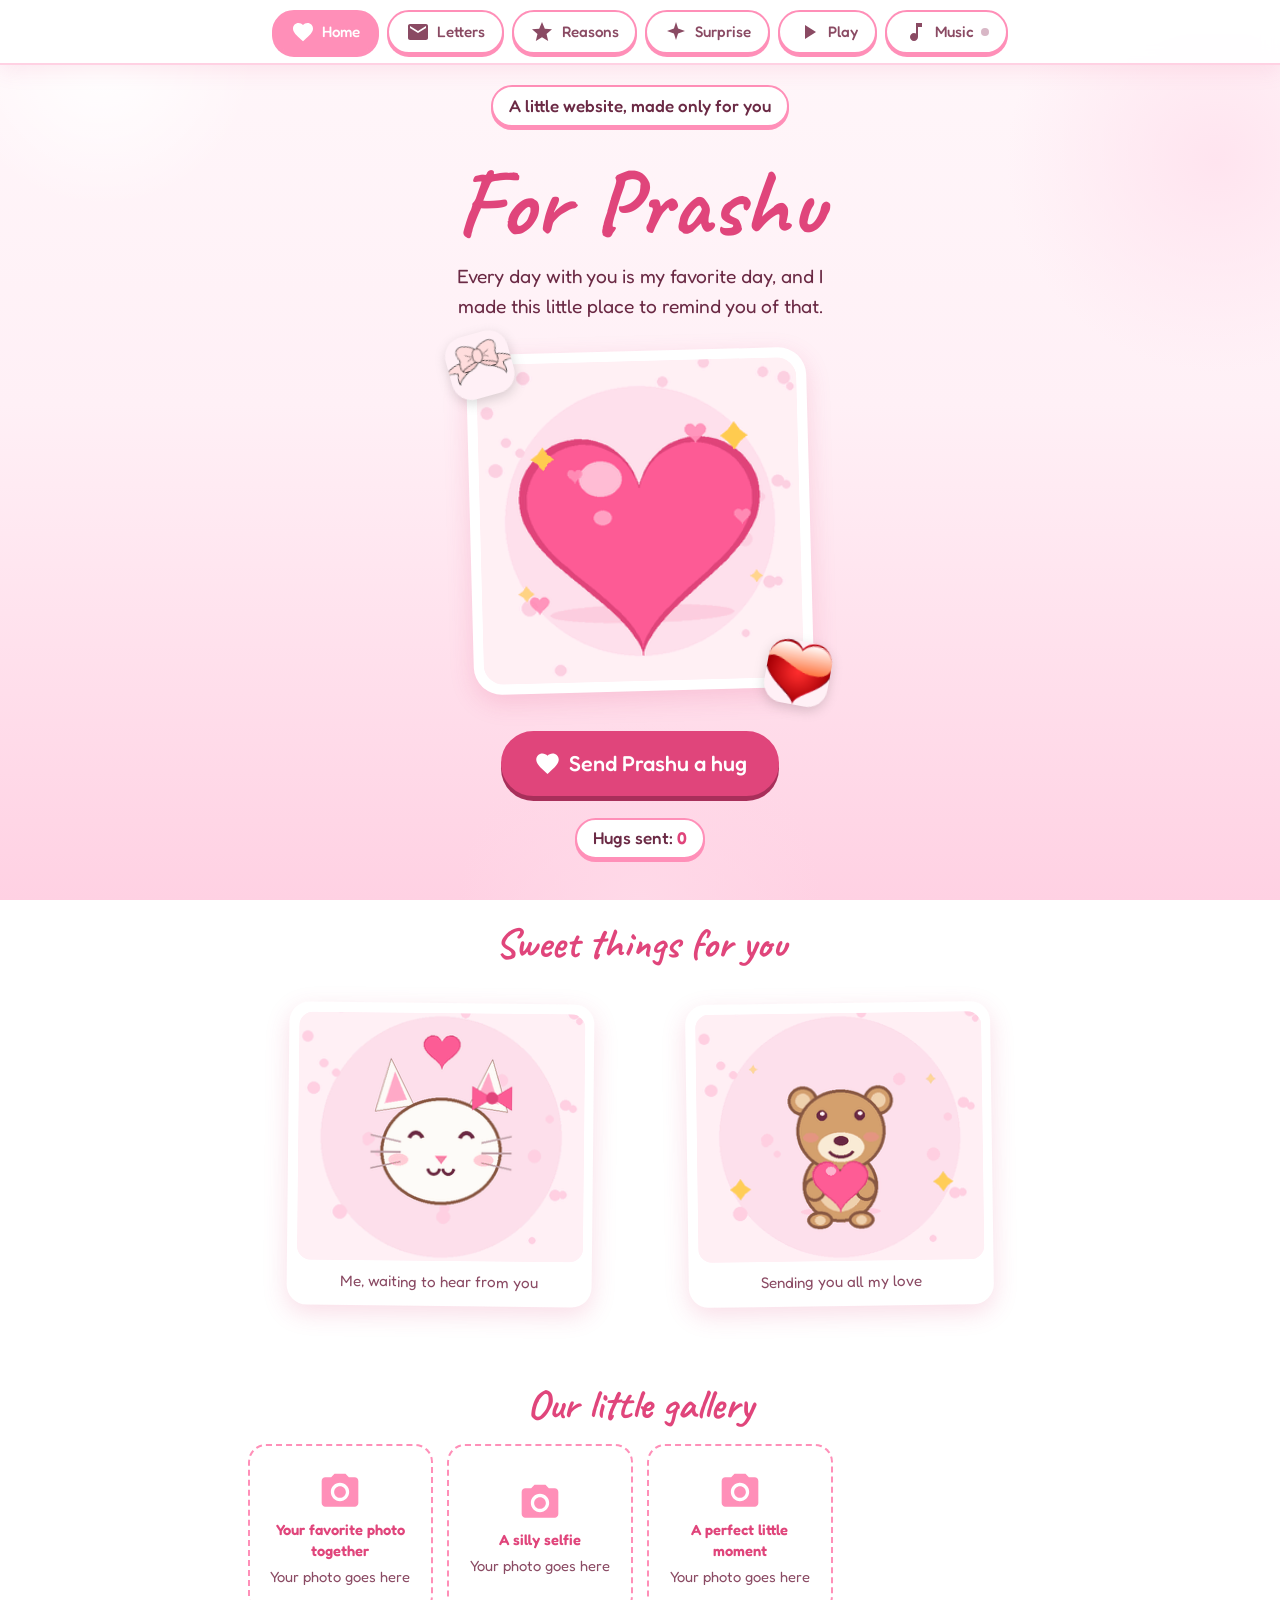
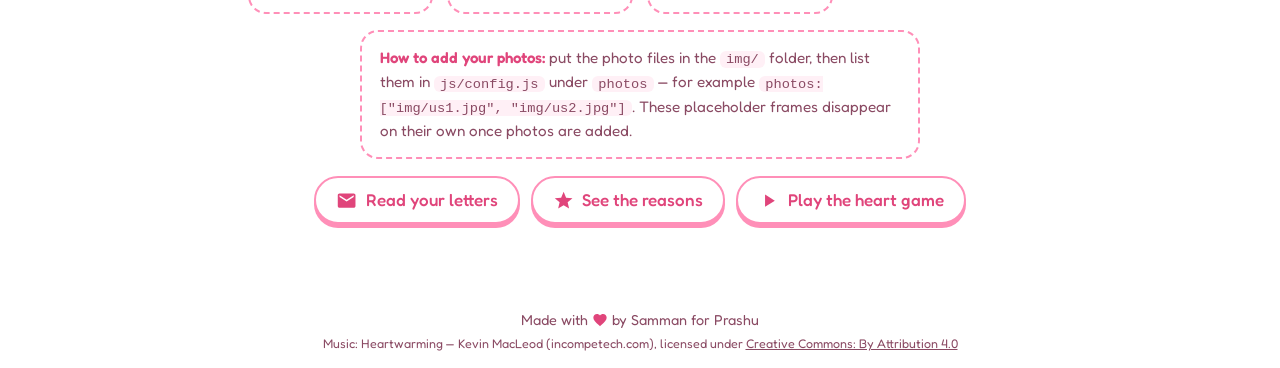
==== index.html @ 4bd6ac84 "Add files via upload" ====
<!DOCTYPE html>
<html lang="en"><head>
<meta charset="utf-8">
<meta name="viewport" content="width=device-width, initial-scale=1, viewport-fit=cover">
<meta name="description" content="A little website made with love, for Prashu.">
<meta name="theme-color" content="#ff8fb8">
<link rel="icon" href="data:image/svg+xml,%3Csvg xmlns='http://www.w3.org/2000/svg' viewBox='0 0 24 24'%3E%3Cpath fill='%23e0457b' d='M12 21.35l-1.45-1.32C5.4 15.36 2 12.28 2 8.5 2 5.42 4.42 3 7.5 3c1.74 0 3.41.81 4.5 2.09C13.09 3.81 14.76 3 16.5 3 19.58 3 22 5.42 22 8.5c0 3.78-3.4 6.86-8.55 11.54L12 21.35z'/%3E%3C/svg%3E">

<title>For Prashu — Home</title>
<link rel="stylesheet" href="css/style.css">
</head>
<body data-page="index">
<noscript><p style="padding:2rem;text-align:center">This little website needs JavaScript to show its love. Please enable it and reload.</p></noscript>
<script src="js/config.js"></script>
<script src="js/app.js"></script>
</body></html>
---- css/style.css ----
/* Self-hosted fonts (SIL Open Font License 1.1 — see ASSETS.md). */
@font-face{font-family:'Caveat';src:url('../fonts/caveat-600.woff2') format('woff2');font-weight:600;font-style:normal;font-display:swap}
@font-face{font-family:'Caveat';src:url('../fonts/caveat-700.woff2') format('woff2');font-weight:700;font-style:normal;font-display:swap}
@font-face{font-family:'Fredoka';src:url('../fonts/fredoka-400.woff2') format('woff2');font-weight:400;font-style:normal;font-display:swap}
@font-face{font-family:'Fredoka';src:url('../fonts/fredoka-500.woff2') format('woff2');font-weight:500;font-style:normal;font-display:swap}
@font-face{font-family:'Fredoka';src:url('../fonts/fredoka-600.woff2') format('woff2');font-weight:600;font-style:normal;font-display:swap}

:root{
  --p0:#fff7fa; --p1:#fff0f6; --p2:#ffd1e3; --p3:#ff8fb8; --p4:#e0457b; --p5:#a82f5a;
  --ink:#6b2a45; --ink-soft:#8a4a63; --card:#fffdf8; --white:#fff;
  --shadow:0 8px 24px rgba(224,69,123,.18);
  --nav-h:64px;
}
*{box-sizing:border-box}
html{scroll-behavior:smooth}
html,body{overflow-x:clip}
body{
  margin:0;min-height:100vh;color:var(--ink);text-align:center;
  font-family:'Fredoka',system-ui,-apple-system,'Segoe UI',sans-serif;font-size:17px;line-height:1.55;
  background:
    radial-gradient(220px 220px at 8% 6%, #ffffff 0, transparent 70%),
    radial-gradient(300px 300px at 95% 18%, #ffe4ef 0, transparent 70%),
    radial-gradient(260px 260px at 50% 100%, #ffd9e8 0, transparent 70%),
    linear-gradient(180deg, var(--p0) 0, var(--p1) 45%, var(--p2) 100%);
  background-attachment:fixed;
  padding-bottom:calc(var(--nav-h) + env(safe-area-inset-bottom, 0px));
  opacity:0;transform:translateY(8px);
  transition:opacity .35s ease, transform .35s ease;
}
body.ready{opacity:1;transform:none}
body.leaving{opacity:0;transform:translateY(-6px)}
img{max-width:100%;height:auto}
main{position:relative;z-index:1;max-width:820px;margin:0 auto;padding:1rem 1.1rem 3rem}
h1{font-family:'Caveat',cursive;font-weight:700;font-size:clamp(2.7rem,10vw,4.6rem);line-height:1.02;margin:.25em 0 .1em;color:var(--p4)}
h2{font-family:'Caveat',cursive;font-weight:700;font-size:clamp(1.9rem,7vw,2.6rem);line-height:1.1;margin:1.4em 0 .3em;color:var(--p4)}
.sub{font-size:1.12rem;max-width:36ch;margin:.5rem auto 1.3rem;line-height:1.55;color:var(--ink-soft)}
.script{font-family:'Caveat',cursive}
.hero-name{font-size:clamp(3.4rem,15vw,6rem)}
.lead{font-size:1.2rem;max-width:34ch;margin:0 auto 1.2rem}
.pill{display:inline-block;background:var(--white);border:2px solid var(--p3);border-radius:99px;padding:.35rem 1rem;font-weight:500;box-shadow:0 3px 0 var(--p3);margin:.25rem}
.pill b{color:var(--p4)}
.muted{color:var(--ink-soft);font-size:.95rem}
a{color:var(--p4)}

/* ---------- Buttons ---------- */
.btn{
  display:inline-flex;align-items:center;justify-content:center;gap:.5rem;
  font:inherit;font-weight:500;min-height:48px;min-width:48px;
  background:var(--white);color:var(--p4);border:2px solid var(--p3);border-radius:99px;
  padding:.55rem 1.25rem;text-decoration:none;cursor:pointer;
  box-shadow:0 4px 0 var(--p3);
  transition:transform .12s ease, box-shadow .12s ease, background .12s ease;
  -webkit-tap-highlight-color:transparent;touch-action:manipulation;user-select:none;
}
.btn svg{width:1.25em;height:1.25em;flex:none}
.btn:hover{transform:translateY(-2px)}
.btn:active{transform:translateY(3px);box-shadow:0 1px 0 var(--p3)}
.btn.big{font-size:1.35rem;padding:.85rem 1.9rem;background:var(--p4);color:#fff;border-color:var(--p4);box-shadow:0 5px 0 var(--p5)}
.btn.big:hover{background:#ec5b8d}
.btn.primary{background:var(--p3);color:#fff}
.btn-row{display:flex;gap:.7rem;justify-content:center;flex-wrap:wrap;margin:1.1rem 0}
:focus-visible{outline:3px solid var(--p4);outline-offset:3px;border-radius:12px}

/* ---------- Navigation ---------- */
nav{
  position:fixed;left:0;right:0;bottom:0;z-index:40;
  display:flex;gap:.15rem;justify-content:space-around;align-items:stretch;
  background:rgba(255,255,255,.94);backdrop-filter:blur(8px);
  border-top:2px solid var(--p2);
  padding:.35rem max(.4rem, env(safe-area-inset-left, 0px)) calc(.4rem + env(safe-area-inset-bottom, 0px)) max(.4rem, env(safe-area-inset-right, 0px));
  box-shadow:0 -6px 20px rgba(224,69,123,.12);
}
nav a,nav button.navbtn{
  flex:1 1 0;display:flex;flex-direction:column;align-items:center;justify-content:center;gap:2px;
  min-height:52px;padding:.3rem .1rem;border:0;border-radius:14px;background:transparent;
  color:var(--ink-soft);text-decoration:none;font:inherit;font-size:.72rem;font-weight:500;cursor:pointer;
  -webkit-tap-highlight-color:transparent;
}
nav a svg,nav button.navbtn svg{width:24px;height:24px}
nav a.on{color:var(--p4);background:var(--p1)}
nav a:active,nav button.navbtn:active{transform:scale(.94)}
nav button.navbtn .dot{width:8px;height:8px;border-radius:50%;background:#d8b7c6}
nav button.navbtn.playing{color:var(--p4)}
nav button.navbtn.playing .dot{background:var(--p4);animation:pulse 1.2s ease-in-out infinite}
@keyframes pulse{50%{transform:scale(1.5);opacity:.6}}
@media(min-width:720px){
  body{padding-bottom:0}
  nav{position:sticky;top:0;bottom:auto;justify-content:center;gap:.5rem;border-top:0;border-bottom:2px solid var(--p2);padding:.6rem 1rem;box-shadow:0 6px 20px rgba(224,69,123,.10)}
  nav a,nav button.navbtn{flex:0 0 auto;flex-direction:row;gap:.45rem;min-height:44px;padding:.45rem 1.05rem;font-size:.95rem;border:2px solid var(--p3);border-radius:99px;background:var(--white);box-shadow:0 3px 0 var(--p3)}
  nav a.on{background:var(--p3);color:#fff}
  nav a:hover,nav button.navbtn:hover{transform:translateY(-2px)}
}

/* ---------- Hero / showcase ---------- */
.hero-frame{
  position:relative;display:inline-block;margin:.6rem auto 1rem;
  border-radius:28px;padding:10px;background:var(--white);box-shadow:var(--shadow);
  transform:rotate(-1.5deg);
}
.hero-frame img{display:block;width:min(320px,74vw);aspect-ratio:1;border-radius:20px;object-fit:cover;background:var(--p1)}
.hero-frame .sticker{position:absolute;width:64px;height:64px;pointer-events:none;filter:drop-shadow(0 4px 6px rgba(0,0,0,.15))}
.hero-frame .sticker.tl{top:-22px;left:-18px;transform:rotate(-14deg)}
.hero-frame .sticker.br{bottom:-18px;right:-16px;transform:rotate(12deg)}
.showcase{display:grid;grid-template-columns:1fr 1fr;gap:.9rem;margin:1.2rem 0}
@media(max-width:430px){.showcase{grid-template-columns:1fr 1fr;gap:.6rem}}
.show-card{background:var(--white);border-radius:20px;padding:.6rem .6rem .8rem;box-shadow:var(--shadow);transform:rotate(.6deg)}
.show-card:nth-child(2n){transform:rotate(-.8deg)}
.show-card img{display:block;width:100%;aspect-ratio:1.15;border-radius:14px;object-fit:cover;background:var(--p1)}
.show-card p{margin:.55rem 0 0;font-size:.95rem;color:var(--ink-soft)}
.img-ph{
  display:flex;flex-direction:column;align-items:center;justify-content:center;gap:.4rem;
  width:100%;aspect-ratio:1.15;border-radius:14px;background:var(--p1);color:var(--p4);padding:1rem;
}
.img-ph svg{width:56px;height:56px}
.img-ph p{margin:0;font-size:.9rem}
.hero-frame .img-ph{width:min(320px,74vw);aspect-ratio:1;border-radius:20px}

/* ---------- Gallery / photo placeholders ---------- */
.gallery{display:grid;grid-template-columns:repeat(auto-fill,minmax(150px,1fr));gap:.9rem;margin:1rem 0;text-align:left}
.photo{background:var(--white);border-radius:18px;padding:.55rem;box-shadow:var(--shadow)}
.photo img{display:block;width:100%;aspect-ratio:1;border-radius:12px;object-fit:cover}
.photo figcaption{font-size:.9rem;color:var(--ink-soft);padding:.45rem .3rem .15rem;text-align:center}
.photo-empty{
  display:flex;flex-direction:column;align-items:center;justify-content:center;gap:.35rem;min-height:170px;
  border:2px dashed var(--p3);border-radius:18px;background:rgba(255,255,255,.55);color:var(--ink-soft);
  padding:1rem;text-align:center;font-size:.92rem;line-height:1.4;
}
.photo-empty svg{width:44px;height:44px;color:var(--p3)}
.photo-empty b{color:var(--p4)}
.hint-box{
  background:rgba(255,255,255,.75);border:2px dashed var(--p3);border-radius:18px;
  padding:.9rem 1.1rem;margin:1rem auto;max-width:560px;font-size:.95rem;color:var(--ink-soft);text-align:left;line-height:1.55;
}
.hint-box b{color:var(--p4)}
code{background:var(--p1);border-radius:6px;padding:.05rem .4rem;font-size:.9em}

/* ---------- Letters / envelopes ---------- */
.env{margin:1.2rem auto;max-width:620px;text-align:left}
.env-btn{
  display:flex;align-items:center;gap:.8rem;width:100%;text-align:left;
  background:var(--white);border:2px solid var(--p3);border-radius:18px;box-shadow:0 4px 0 var(--p3);
  padding:.9rem 1.1rem;font:inherit;cursor:pointer;color:var(--ink);
  -webkit-tap-highlight-color:transparent;transition:transform .12s ease, box-shadow .12s ease;
}
.env-btn:active{transform:translateY(3px);box-shadow:0 1px 0 var(--p3)}
.env-btn .seal{
  flex:none;width:52px;height:52px;border-radius:50%;display:grid;place-items:center;
  background:radial-gradient(circle at 35% 30%, #ff9ec2, var(--p4));color:#fff;box-shadow:inset 0 -3px 6px rgba(0,0,0,.18);
}
.env-btn .seal svg{width:28px;height:28px}
.env-btn .t b{display:block;font-size:1.1rem;color:var(--p4)}
.env-btn .t span{font-size:.88rem;color:var(--ink-soft)}
.env-btn .chev{margin-left:auto;transition:transform .3s ease;color:var(--p4);flex:none}
.env-btn .chev svg{width:26px;height:26px;display:block}
.env.open .env-btn .chev{transform:rotate(180deg)}
.env-flap{
  height:26px;margin:0 18px;transform-origin:top center;transform:rotateX(0deg);
  background:linear-gradient(180deg,#ffd9e8,#ffc2d9);
  clip-path:polygon(0 0,100% 0,50% 100%);
  transition:transform .45s ease;position:relative;z-index:2;
}
.env.open .env-flap{transform:rotateX(180deg)}
.letter-wrap{display:grid;grid-template-rows:0fr;transition:grid-template-rows .5s ease}
.env.open .letter-wrap{grid-template-rows:1fr}
.letter-clip{overflow:hidden}
.letter{
  background:var(--card);border-radius:16px;padding:1.3rem 1.4rem 1.1rem;margin-top:-8px;position:relative;z-index:1;
  background-image:repeating-linear-gradient(180deg, transparent 0 31px, #ffe3ee 31px 32px);
  box-shadow:var(--shadow);border:1px solid #ffe0ec;
  font-family:'Caveat',cursive;font-weight:600;font-size:1.55rem;line-height:1.32;color:#5b2339;
}
.letter p{margin:0 0 .7em}
.letter p:last-of-type{margin-bottom:.3em}
.letter .sig{text-align:right;color:var(--p4);font-size:1.6rem;margin-top:.4em}
.letter .sig small{display:block;font-family:'Fredoka',sans-serif;font-size:.72rem;letter-spacing:.14em;text-transform:uppercase;color:var(--ink-soft)}
.type-row{display:flex;justify-content:flex-end;margin-top:.5rem}
.type-row .btn{min-height:40px;padding:.3rem .9rem;font-size:.9rem}
.typing-caret{display:inline-block;width:2px;height:1em;background:var(--p4);vertical-align:-2px;margin-left:2px;animation:blink .8s steps(1) infinite}
@keyframes blink{50%{opacity:0}}

/* ---------- Reasons / flip cards ---------- */
.progress{max-width:520px;margin:0 auto 1.2rem}
.progress .bar{height:14px;border-radius:99px;background:var(--white);border:2px solid var(--p3);overflow:hidden}
.progress .fill{height:100%;width:0%;border-radius:99px;background:linear-gradient(90deg,var(--p3),var(--p4));transition:width .5s ease}
.progress p{margin:.45rem 0 0;font-weight:500}
.grid{display:grid;grid-template-columns:repeat(auto-fill,minmax(150px,1fr));gap:.85rem;margin:1rem 0}
.flip{
  perspective:900px;background:none;border:0;padding:0;font:inherit;cursor:pointer;min-height:128px;
  -webkit-tap-highlight-color:transparent;
}
.flip-inner{
  display:block;position:relative;width:100%;height:100%;min-height:128px;
  transform-style:preserve-3d;transition:transform .55s cubic-bezier(.34,1.4,.5,1);
}
.flip.flipped .flip-inner{transform:rotateY(180deg)}
.flip-face{
  position:absolute;inset:0;display:flex;flex-direction:column;align-items:center;justify-content:center;gap:.35rem;
  padding:.85rem;border-radius:18px;backface-visibility:hidden;-webkit-backface-visibility:hidden;
  font-size:.98rem;line-height:1.4;
}
.flip-front{background:var(--white);border:2px dashed var(--p3);color:var(--p4);box-shadow:var(--shadow)}
.flip-front svg{width:34px;height:34px}
.flip-front .num{font-size:.8rem;font-weight:600;letter-spacing:.12em;text-transform:uppercase;color:var(--ink-soft)}
.flip-back{background:linear-gradient(160deg,var(--p3),var(--p4));color:#fff;transform:rotateY(180deg);box-shadow:var(--shadow);font-weight:500;text-align:center}
.flip-back svg{width:22px;height:22px;opacity:.9}

/* ---------- Surprise ---------- */
.stage{position:relative;min-height:300px;display:flex;flex-direction:column;align-items:center;justify-content:center;gap:1rem;padding:1rem 0}
#noBtn{position:fixed;z-index:30;will-change:left,top;transition:left .18s ease,top .18s ease}
#yesBtn{transition:transform .25s cubic-bezier(.34,1.6,.5,1);will-change:transform}
.celebrate{animation:pop-in .5s cubic-bezier(.34,1.6,.5,1) both}
@keyframes pop-in{from{transform:scale(.6);opacity:0}}
.celebrate img{width:min(300px,76vw);border-radius:24px;border:6px solid #fff;box-shadow:var(--shadow);background:var(--p1)}
.celebrate .img-ph{width:min(300px,76vw);margin:0 auto;border-radius:24px}
.celebrate .bouquet{width:130px;height:auto;margin-top:.4rem;filter:drop-shadow(0 6px 10px rgba(224,69,123,.25))}
[hidden]{display:none!important}

/* ---------- Play / heart-catch game ---------- */
.hud{display:flex;gap:.6rem;justify-content:center;flex-wrap:wrap;margin:0 0 1rem}
.hud .pill{min-width:104px}
.arena{
  position:relative;height:min(58vh,520px);min-height:340px;overflow:hidden;
  border-radius:24px;border:3px solid var(--white);box-shadow:var(--shadow);
  background:linear-gradient(180deg,#ffe9f2 0,#ffd1e3 55%,#ffb9d4 100%);
  touch-action:none;user-select:none;-webkit-user-select:none;
}
.arena .cloud{position:absolute;pointer-events:none;opacity:.85}
.fh{
  position:absolute;top:0;left:0;width:56px;height:56px;padding:6px;border:0;background:transparent;cursor:pointer;
  will-change:transform;-webkit-tap-highlight-color:transparent;touch-action:manipulation;
}
.fh svg{width:100%;height:100%;display:block;filter:drop-shadow(0 3px 4px rgba(168,47,90,.35));pointer-events:none}
.fh.caught{animation:caught-pop .25s ease-out forwards}
@keyframes caught-pop{to{transform:scale(1.8) rotate(12deg);opacity:0}}
.arena-overlay{
  position:absolute;inset:0;z-index:5;display:flex;flex-direction:column;align-items:center;justify-content:center;gap:.8rem;
  background:rgba(255,240,246,.88);backdrop-filter:blur(3px);padding:1.2rem;text-align:center;
}
.arena-overlay h2{margin:0}
.arena-overlay p{margin:0;max-width:32ch;color:var(--ink-soft)}
.big-score{font-family:'Caveat',cursive;font-size:3rem;line-height:1;color:var(--p4)}

/* ---------- Floating hearts / bursts / confetti ---------- */
.fl{position:fixed;bottom:-60px;left:0;z-index:0;pointer-events:none;will-change:transform,opacity;animation:floatUp linear forwards}
.fl svg{display:block;width:100%;height:100%}
@keyframes floatUp{
  0%{transform:translate3d(0,0,0) rotate(0deg);opacity:0}
  12%{opacity:var(--o,.7)}
  85%{opacity:var(--o,.7)}
  100%{transform:translate3d(var(--sway,20px),-118vh,0) rotate(var(--rot,24deg));opacity:0}
}
.bst{position:fixed;z-index:60;pointer-events:none;will-change:transform,opacity;animation:burstFly .85s cubic-bezier(.2,.7,.3,1) forwards}
.bst svg{display:block;width:100%;height:100%}
@keyframes burstFly{
  0%{transform:translate(-50%,-50%) scale(.4) rotate(0deg);opacity:1}
  100%{transform:translate(calc(-50% + var(--dx)),calc(-50% + var(--dy))) scale(1.25) rotate(var(--rr,40deg));opacity:0}
}
.cf{position:fixed;top:-20px;z-index:70;pointer-events:none;will-change:transform,opacity;animation:confettiFall linear forwards}
@keyframes confettiFall{
  0%{transform:translate3d(0,-20px,0) rotate(0deg);opacity:1}
  90%{opacity:1}
  100%{transform:translate3d(var(--cx,0px),105vh,0) rotate(var(--cr,540deg));opacity:0}
}

/* ---------- Footer ---------- */
footer{position:relative;z-index:1;padding:1.2rem 1rem 1rem;color:var(--ink-soft);font-size:.9rem}
footer .f-heart{display:inline-block;vertical-align:-3px;width:16px;height:16px;color:var(--p4)}
footer .f-heart svg{width:100%;height:100%}
footer .credit{font-size:.78rem}
footer .credit a{color:inherit}

/* ---------- Reduced motion ---------- */
@media(prefers-reduced-motion:reduce){
  html{scroll-behavior:auto}
  *,*::before,*::after{animation-duration:.01ms!important;animation-iteration-count:1!important;transition-duration:.01ms!important}
  .fl,.bst{display:none!important}
  body{opacity:1;transform:none}
}
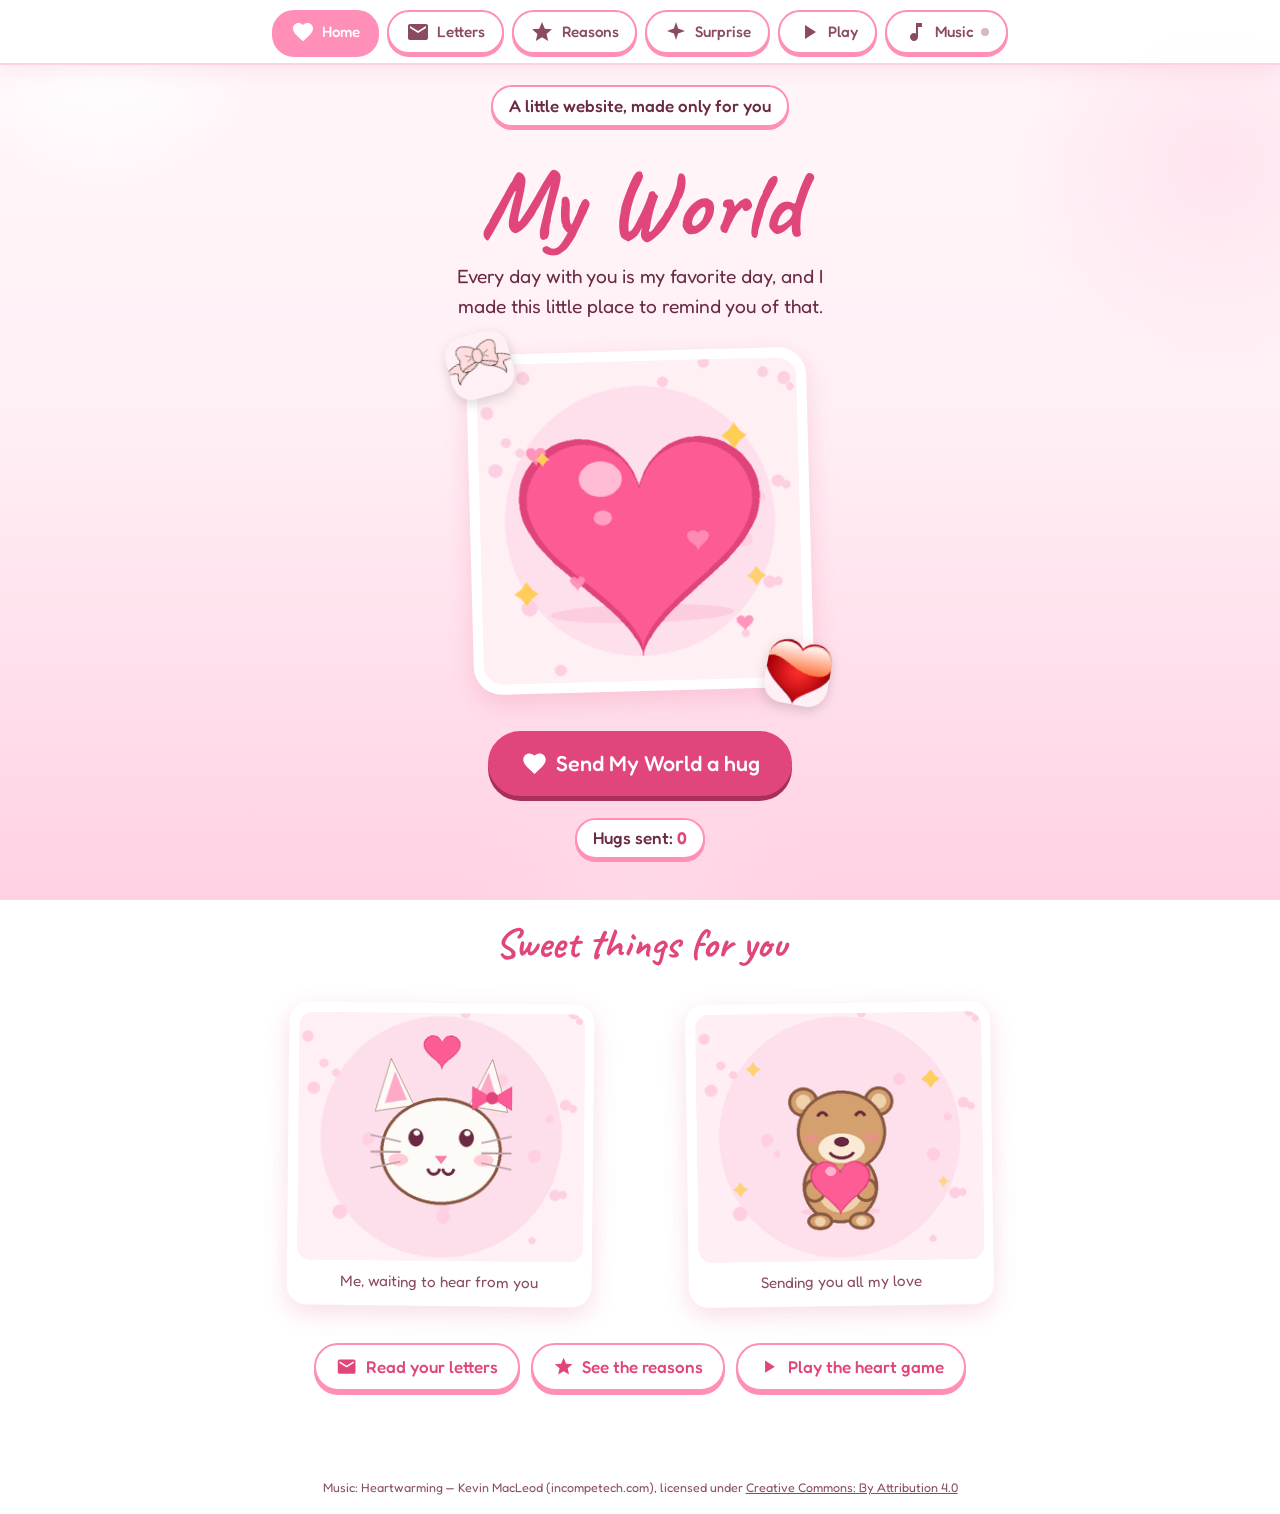
==== commit 780e62f9: "Add files via upload" ====
--- a/index.html
+++ b/index.html
@@ -2,11 +2,11 @@
 <html lang="en"><head>
 <meta charset="utf-8">
 <meta name="viewport" content="width=device-width, initial-scale=1, viewport-fit=cover">
-<meta name="description" content="A little website made with love, for Prashu.">
+<meta name="description" content="A little website made with love, for my world.">
 <meta name="theme-color" content="#ff8fb8">
 <link rel="icon" href="data:image/svg+xml,%3Csvg xmlns='http://www.w3.org/2000/svg' viewBox='0 0 24 24'%3E%3Cpath fill='%23e0457b' d='M12 21.35l-1.45-1.32C5.4 15.36 2 12.28 2 8.5 2 5.42 4.42 3 7.5 3c1.74 0 3.41.81 4.5 2.09C13.09 3.81 14.76 3 16.5 3 19.58 3 22 5.42 22 8.5c0 3.78-3.4 6.86-8.55 11.54L12 21.35z'/%3E%3C/svg%3E">
 
-<title>For Prashu — Home</title>
+<title>My World — Home</title>
 <link rel="stylesheet" href="css/style.css">
 </head>
 <body data-page="index">
